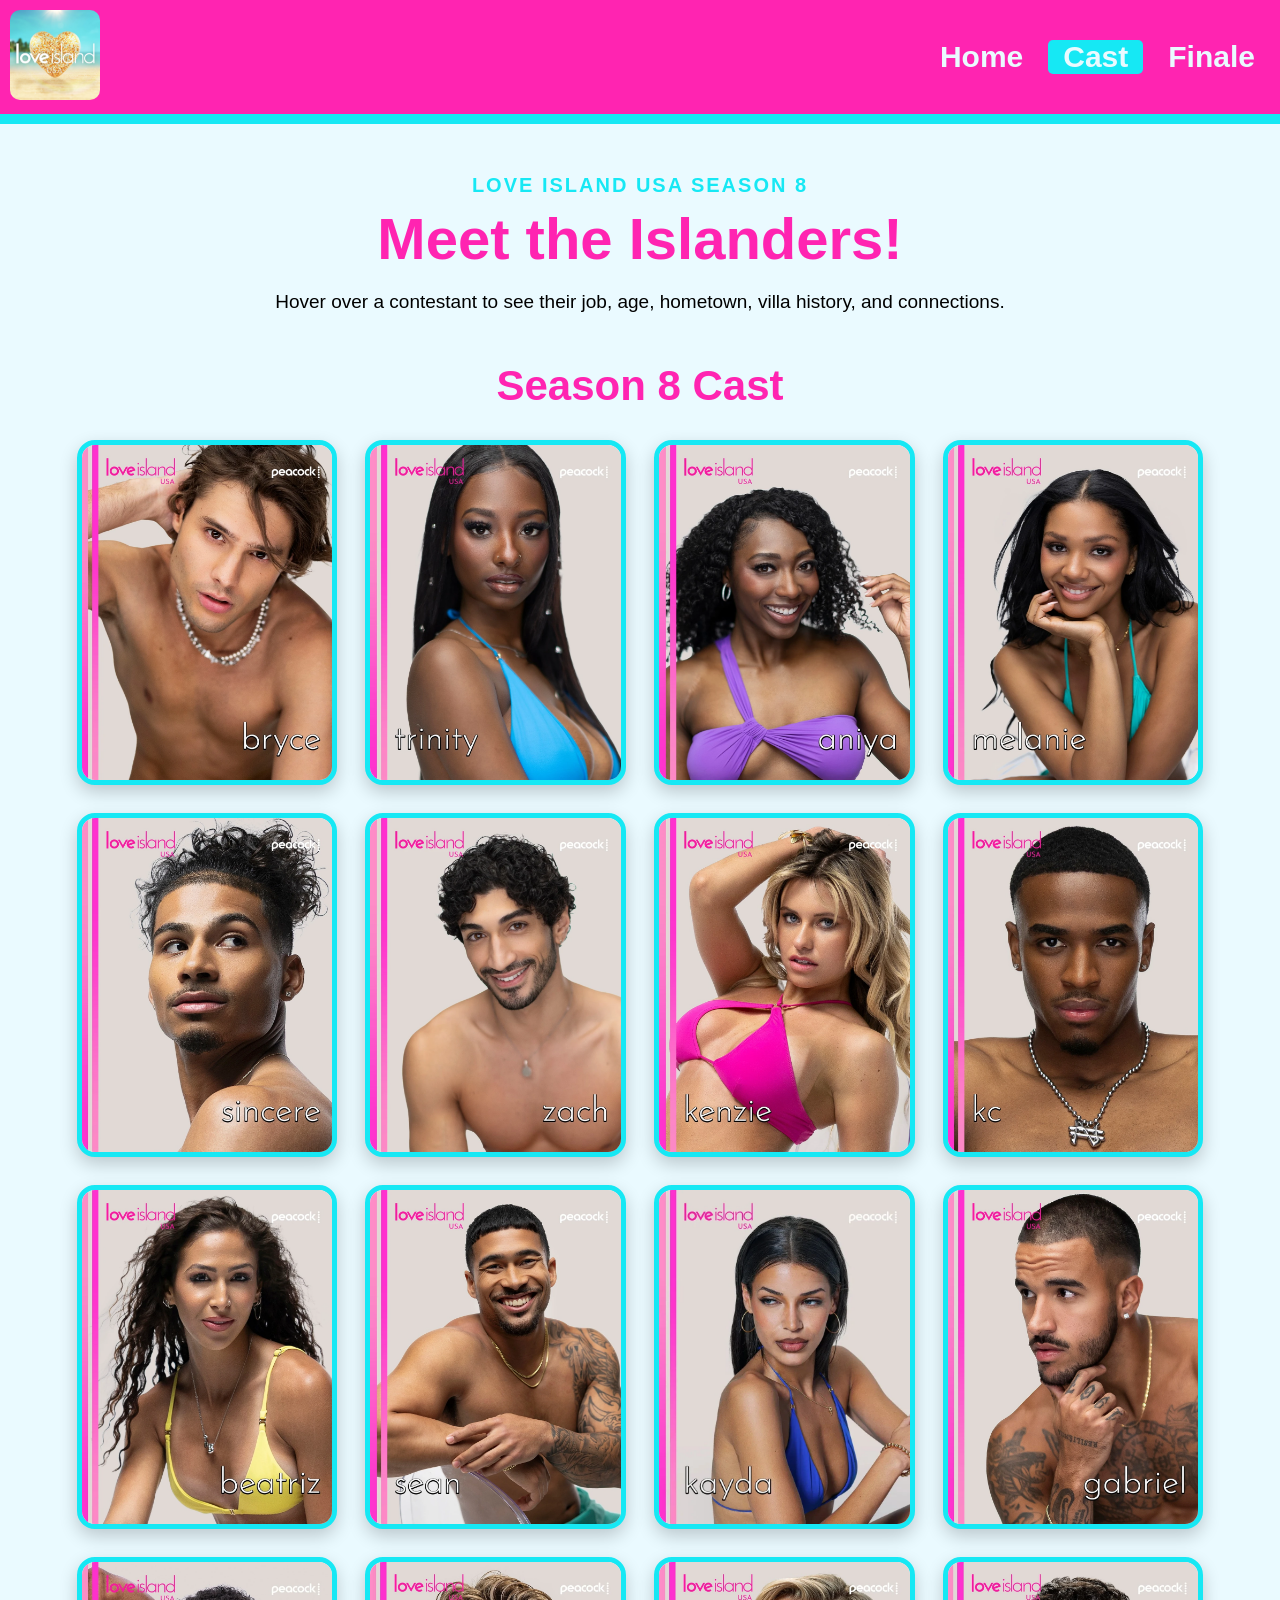
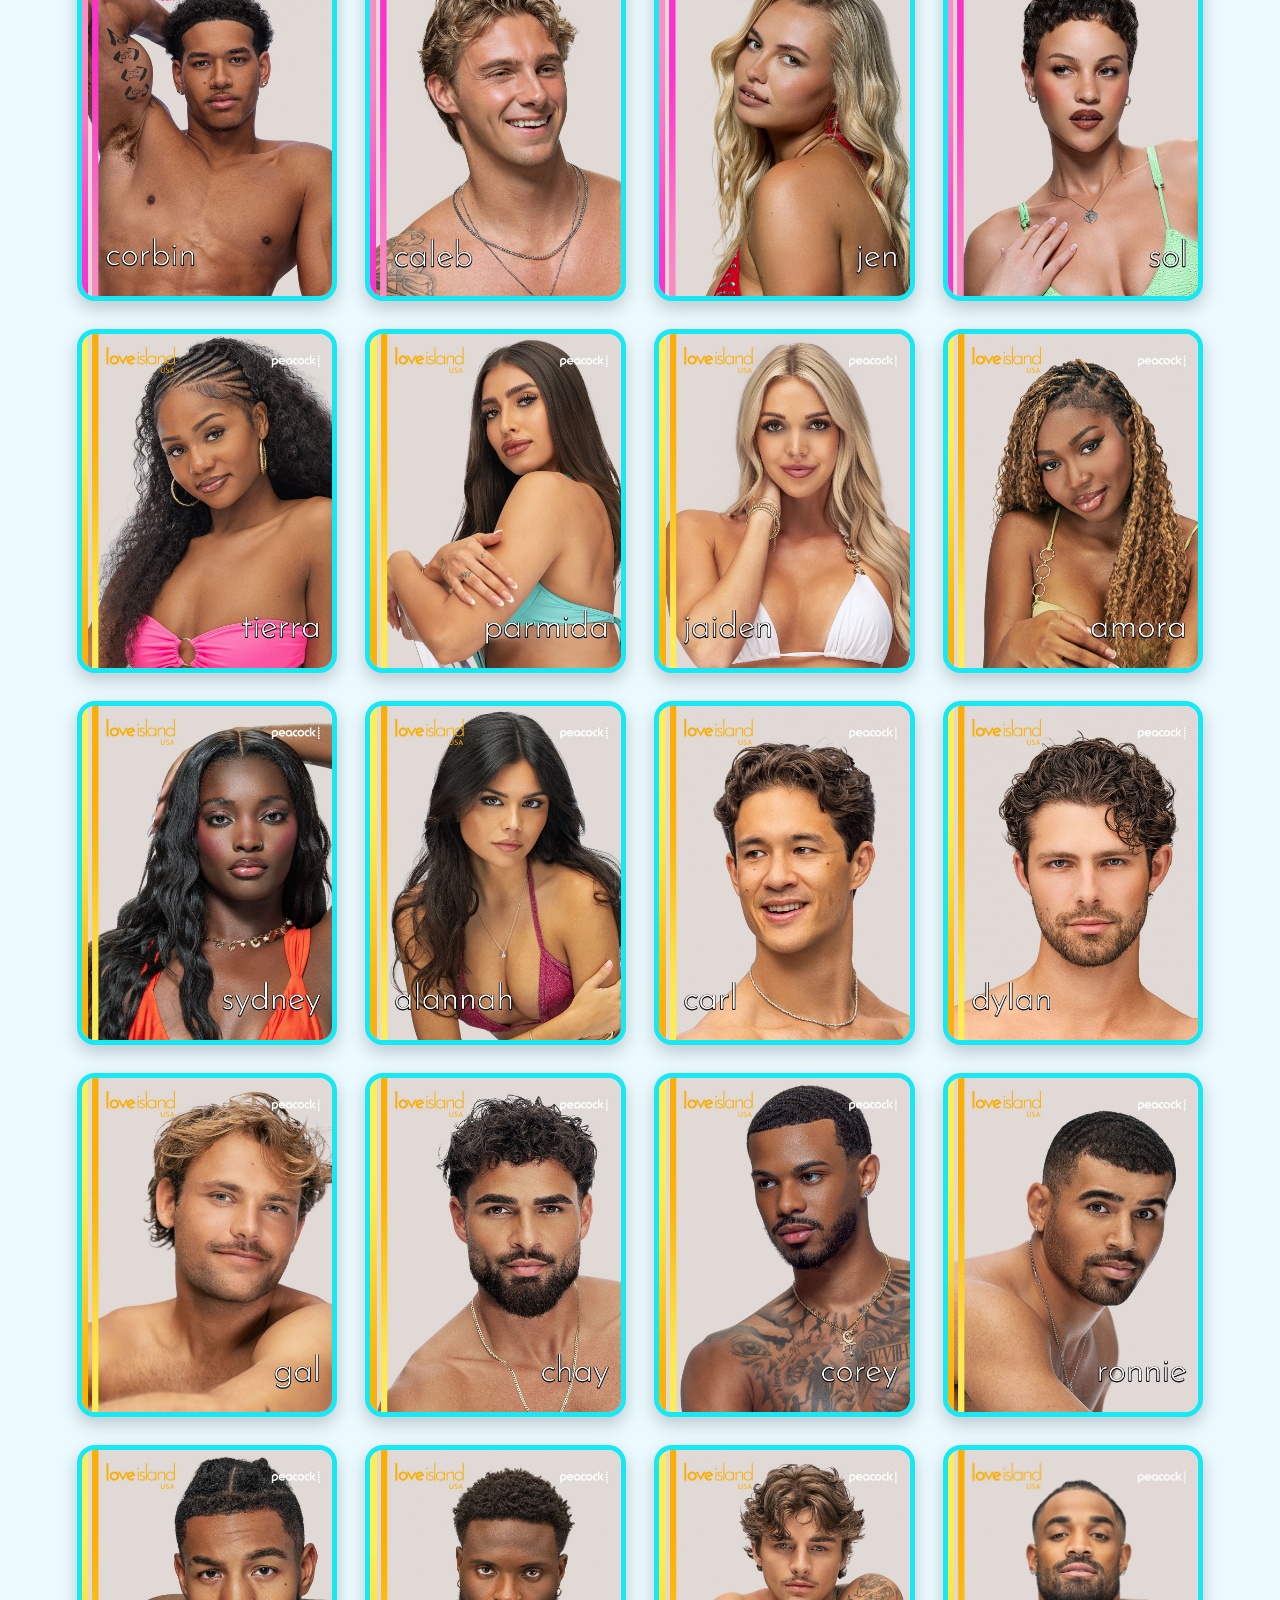
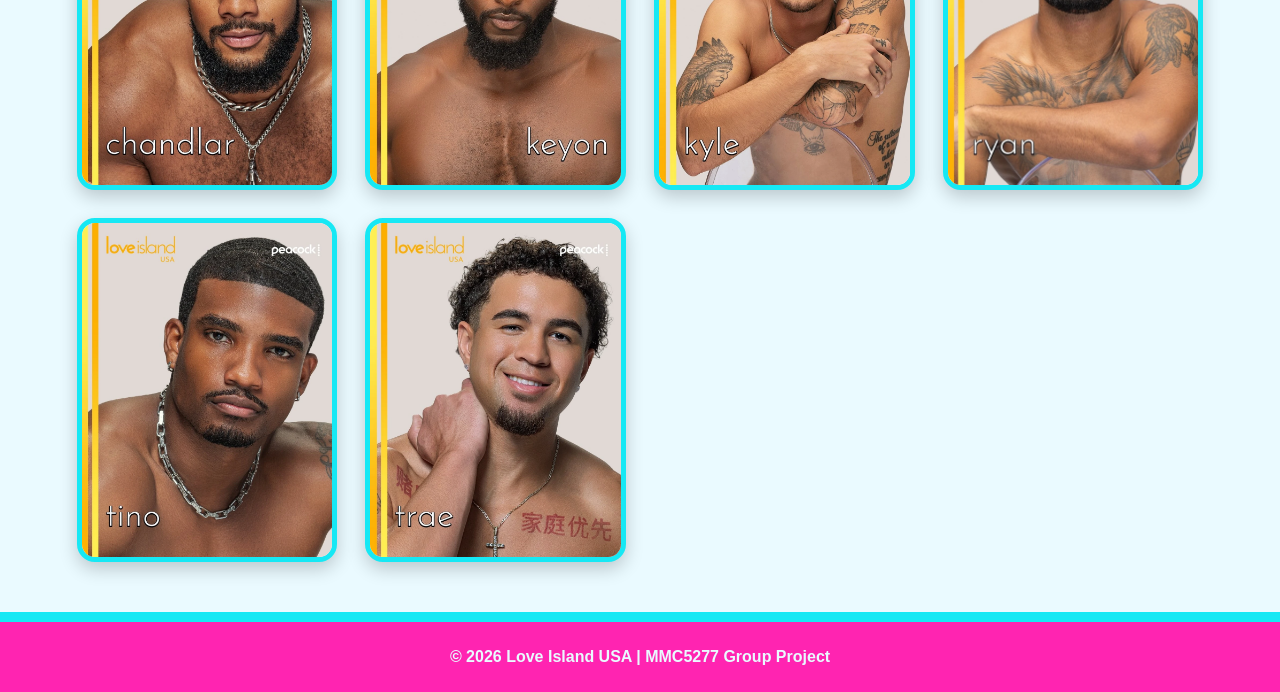
==== cast.html @ 406219e7 "created cast page" ====
<!DOCTYPE html>
<html lang="en">
<head>
    <meta charset="UTF-8">
    <meta name="viewport" content="width=device-width, initial-scale=1.0">
    <title>Love Island USA Season 8 | Cast</title>
    <link rel="stylesheet" href="style.css">
</head>

<body>
    <header class="header">
        <a href="index.html">
            <img
                src="images/appLogoLoveIsland.avif"
                alt="Love Island USA logo"
                class="header__logo"
            >
        </a>

        <nav class="header__nav" aria-label="Main navigation">
            <a href="index.html" class="header__link">Home</a>
            <a href="cast.html" class="header__link header__link--active">Cast</a>
            <a href="finale.html" class="header__link">Finale</a>
        </nav>
    </header>

    <main class="cast-page">
        <section class="cast-page__intro">
            <p class="cast-page__eyebrow">Love Island USA Season 8</p>
            <h1 class="cast-page__heading">Meet the Islanders!</h1>
            <p class="cast-page__intro-text">
                Hover over a contestant to see their job, age, hometown,
                villa history, and connections.
            </p>
        </section>

        <section class="cast-page__contestants">
            <h2 class="cast-page__section-heading">Season 8 Cast</h2>

            <div class="cast-page__grid">
                <article class="cast-card">
                    <img
                        src="images/USA_S8_Bryce_Dettloff.webp"
                        alt="Bryce Dettloff"
                        class="cast-card__image"
                        loading="lazy"
                    >

                    <div class="cast-card__overlay">
                        <h3 class="cast-card__overlay-name">Bryce Dettloff</h3>
                        <p><strong>Job:</strong> DJ, producer, and model</p>
                        <p><strong>Age:</strong> 29</p>
                        <p><strong>Hometown:</strong> Los Angeles, California</p>
                        <p><strong>Entered:</strong> Day 1</p>
                        <p><strong>Connections:</strong> Trinity</p>
                        <p class="cast-card__result"><strong>Place:</strong> Winner</p>
                    </div>
                </article>

                <article class="cast-card">
                    <img
                        src="images/USA_S8_Trinity_Tatum.webp"
                        alt="Trinity Tatum"
                        class="cast-card__image"
                        loading="lazy"
                    >

                    <div class="cast-card__overlay">
                        <h3 class="cast-card__overlay-name">Trinity Tatum</h3>
                        <p><strong>Job:</strong> Model and makeup artist</p>
                        <p><strong>Age:</strong> 22</p>
                        <p><strong>Hometown:</strong> Newport News, Virginia</p>
                        <p><strong>Entered:</strong> Day 1</p>
                        <p><strong>Connections:</strong> Bryce</p>
                        <p class="cast-card__result"><strong>Place:</strong> Winner</p>
                    </div>
                </article>

                <article class="cast-card">
                    <img
                        src="images/USA_S8_Aniya_Harvey.webp"
                        alt="Aniya Harvey"
                        class="cast-card__image"
                        loading="lazy"
                    >

                    <div class="cast-card__overlay">
                        <h3 class="cast-card__overlay-name">Aniya Harvey</h3>
                        <p><strong>Job:</strong> Nonprofit marketing director</p>
                        <p><strong>Age:</strong> 23</p>
                        <p><strong>Hometown:</strong> Tyrone, Georgia</p>
                        <p><strong>Entered:</strong> Day 1</p>
                        <p><strong>Connections:</strong> KC, Carl</p>
                        <p class="cast-card__result"><strong>Place:</strong> Runner-up</p>
                    </div>
                </article>

                <article class="cast-card">
                    <img
                        src="images/USA_S8_Melanie_Moreno.webp"
                        alt="Melanie Moreno"
                        class="cast-card__image"
                        loading="lazy"
                    >

                    <div class="cast-card__overlay">
                        <h3 class="cast-card__overlay-name">Melanie Moreno</h3>
                        <p><strong>Job:</strong> Bikini store manager</p>
                        <p><strong>Age:</strong> 24</p>
                        <p><strong>Hometown:</strong> Philadelphia, Pennsylvania</p>
                        <p><strong>Entered:</strong> Day 1</p>
                        <p><strong>Connections:</strong> Sincere, Corbin, Corey</p>
                        <p class="cast-card__result"><strong>Place:</strong> Third place</p>
                    </div>
                </article>

                <article class="cast-card">
                    <img
                        src="images/USA_S8_Sincere_Rhea.webp"
                        alt="Sincere Rhea"
                        class="cast-card__image"
                        loading="lazy"
                    >

                    <div class="cast-card__overlay">
                        <h3 class="cast-card__overlay-name">Sincere Rhea</h3>
                        <p><strong>Job:</strong> Former college track-and-field athlete</p>
                        <p><strong>Age:</strong> 25</p>
                        <p><strong>Hometown:</strong> Cape May, New Jersey</p>
                        <p><strong>Entered:</strong> Day 1</p>
                        <p><strong>Connections:</strong> Melanie, Sol, Amora</p>
                        <p class="cast-card__result"><strong>Place:</strong> Third place</p>
                    </div>
                </article>

                <article class="cast-card">
                    <img
                        src="images/USA_S8_Zach_Georgiou.webp"
                        alt="Zach Georgiou"
                        class="cast-card__image"
                        loading="lazy"
                    >

                    <div class="cast-card__overlay">
                        <h3 class="cast-card__overlay-name">Zach Georgiou</h3>
                        <p><strong>Job:</strong> Content creator</p>
                        <p><strong>Age:</strong> 26</p>
                        <p><strong>Hometown:</strong> Birmingham, England</p>
                        <p><strong>Entered:</strong> Day 1</p>
                        <p><strong>Connections:</strong> Kenzie, Kayda</p>
                        <p class="cast-card__result"><strong>Place:</strong> Fourth place</p>
                    </div>
                </article>

                <article class="cast-card">
                    <img
                        src="images/USA_S8_Kenzie_Annis.webp"
                        alt="Kenzie Annis"
                        class="cast-card__image"
                        loading="lazy"
                    >

                    <div class="cast-card__overlay">
                        <h3 class="cast-card__overlay-name">Kenzie Annis</h3>
                        <p><strong>Job:</strong> Nurse and nanny</p>
                        <p><strong>Age:</strong> 24</p>
                        <p><strong>Hometown:</strong> Kennesaw, Georgia</p>
                        <p><strong>Entered:</strong> Day 1</p>
                        <p><strong>Connections:</strong> Zach, Sean, Corbin, Caleb, Gal, Dylan</p>
                        <p class="cast-card__result"><strong>Eliminated:</strong> Day 30</p>
                    </div>
                </article>

                <article class="cast-card">
                    <img
                        src="images/USA_S8_KC_Chandler.webp"
                        alt="KC Chandler"
                        class="cast-card__image"
                        loading="lazy"
                    >

                    <div class="cast-card__overlay">
                        <h3 class="cast-card__overlay-name">KC Chandler</h3>
                        <p><strong>Job:</strong> Nursing assistant</p>
                        <p><strong>Age:</strong> 23</p>
                        <p><strong>Hometown:</strong> Fresno, California</p>
                        <p><strong>Entered:</strong> Day 1</p>
                        <p><strong>Connections:</strong> Aniya, Sydney, Tierra</p>
                        <p class="cast-card__result"><strong>Eliminated:</strong> Day 30</p>
                    </div>
                </article>

                <article class="cast-card">
                    <img
                        src="images/USA_S8_Beatriz_Hatz.webp"
                        alt="Beatriz Hatz"
                        class="cast-card__image"
                        loading="lazy"
                    >

                    <div class="cast-card__overlay">
                        <h3 class="cast-card__overlay-name">Beatriz Hatz</h3>
                        <p><strong>Job:</strong> Paralympic track-and-field athlete</p>
                        <p><strong>Age:</strong> 25</p>
                        <p><strong>Hometown:</strong> San Diego, California</p>
                        <p><strong>Entered:</strong> Day 1</p>
                        <p><strong>Connections:</strong> Sean, Gabriel</p>
                        <p class="cast-card__result"><strong>Eliminated:</strong> Day 10</p>
                    </div>
                </article>

                <article class="cast-card">
                    <img
                        src="images/USA_S8_Sean_Reifel.webp"
                        alt="Sean Reifel"
                        class="cast-card__image"
                        loading="lazy"
                    >

                    <div class="cast-card__overlay">
                        <h3 class="cast-card__overlay-name">Sean Reifel</h3>
                        <p><strong>Job:</strong> Police officer</p>
                        <p><strong>Age:</strong> 29</p>
                        <p><strong>Hometown:</strong> Easton, Pennsylvania</p>
                        <p><strong>Entered:</strong> Day 1</p>
                        <p><strong>Connections:</strong> Beatriz, Aniya, Kenzie</p>
                        <p class="cast-card__result"><strong>Eliminated:</strong> Day 6</p>
                    </div>
                </article>

                <article class="cast-card">
                    <img
                        src="images/USA_S8_Kayda_Bosse.webp"
                        alt="Kayda Bosse"
                        class="cast-card__image"
                        loading="lazy"
                    >

                    <div class="cast-card__overlay">
                        <h3 class="cast-card__overlay-name">Kayda Bosse</h3>
                        <p><strong>Job:</strong> Server and former model</p>
                        <p><strong>Age:</strong> 22</p>
                        <p><strong>Hometown:</strong> Manchester, New Hampshire</p>
                        <p><strong>Entered:</strong> Day 2</p>
                        <p><strong>Connections:</strong> Zach, Chay</p>
                        <p class="cast-card__result"><strong>Place:</strong> Fourth place</p>
                    </div>
                </article>

                <article class="cast-card">
                    <img
                        src="images/USA_S8_Gabriel_Vasconcelos.webp"
                        alt="Gabriel Vasconcelos"
                        class="cast-card__image"
                        loading="lazy"
                    >

                    <div class="cast-card__overlay">
                        <h3 class="cast-card__overlay-name">Gabriel Vasconcelos</h3>
                        <p><strong>Job:</strong> Model, DJ, and computer science student</p>
                        <p><strong>Age:</strong> 26</p>
                        <p><strong>Hometown:</strong> Miami, Florida</p>
                        <p><strong>Entered:</strong> Day 2</p>
                        <p><strong>Connections:</strong> Trinity, Beatriz, Jen</p>
                        <p class="cast-card__result"><strong>Eliminated:</strong> Day 14</p>
                    </div>
                </article>

                <article class="cast-card">
                    <img
                        src="images/USA_S8_Corbin_Mims.webp"
                        alt="Corbin Mims"
                        class="cast-card__image"
                        loading="lazy"
                    >

                    <div class="cast-card__overlay">
                        <h3 class="cast-card__overlay-name">Corbin Mims</h3>
                        <p><strong>Job:</strong> Travel company co-founder and fitness creator</p>
                        <p><strong>Age:</strong> 22</p>
                        <p><strong>Hometown:</strong> Miami, Florida</p>
                        <p><strong>Entered:</strong> Day 5</p>
                        <p><strong>Connections:</strong> Kenzie, Melanie, Jaiden, Parmida</p>
                        <p class="cast-card__result"><strong>Eliminated:</strong> Day 26</p>
                    </div>
                </article>

                <article class="cast-card">
                    <img
                        src="images/USA_S8_Caleb_McDaniel.webp"
                        alt="Caleb McDaniel"
                        class="cast-card__image"
                        loading="lazy"
                    >

                    <div class="cast-card__overlay">
                        <h3 class="cast-card__overlay-name">Caleb McDaniel</h3>
                        <p><strong>Job:</strong> Model</p>
                        <p><strong>Age:</strong> 21</p>
                        <p><strong>Hometown:</strong> Asheboro, North Carolina</p>
                        <p><strong>Entered:</strong> Day 7</p>
                        <p><strong>Connections:</strong> Kenzie, Sol, Parmida, Jaiden</p>
                        <p class="cast-card__result"><strong>Eliminated:</strong> Day 25</p>
                    </div>
                </article>

                <article class="cast-card">
                    <img
                        src="images/USA_S8_Jen_Terry.webp"
                        alt="Jen Terry"
                        class="cast-card__image"
                        loading="lazy"
                    >

                    <div class="cast-card__overlay">
                        <h3 class="cast-card__overlay-name">Jen Terry</h3>
                        <p><strong>Job:</strong> Model</p>
                        <p><strong>Age:</strong> 23</p>
                        <p><strong>Hometown:</strong> Melbourne, Florida</p>
                        <p><strong>Entered:</strong> Day 7</p>
                        <p><strong>Connections:</strong> Gabriel, Gal</p>
                        <p class="cast-card__result"><strong>Eliminated:</strong> Day 25</p>
                    </div>
                </article>

                <article class="cast-card">
                    <img
                        src="images/USA_S8_Sol_Dean.webp"
                        alt="Sol Dean"
                        class="cast-card__image"
                        loading="lazy"
                    >

                    <div class="cast-card__overlay">
                        <h3 class="cast-card__overlay-name">Sol Dean</h3>
                        <p><strong>Job:</strong> Model and waitress</p>
                        <p><strong>Age:</strong> 24</p>
                        <p><strong>Hometown:</strong> Orange County, California</p>
                        <p><strong>Entered:</strong> Day 7</p>
                        <p><strong>Connections:</strong> Sincere, Caleb</p>
                        <p class="cast-card__result"><strong>Eliminated:</strong> Day 14</p>
                    </div>
                </article>

                <article class="cast-card">
                    <img
                        src="images/USA_S8_Tierra_Davis.webp"
                        alt="Tierra “Titi” Davis"
                        class="cast-card__image"
                        loading="lazy"
                    >

                    <div class="cast-card__overlay">
                        <h3 class="cast-card__overlay-name">Tierra “Titi” Davis</h3>
                        <p><strong>Job:</strong> Nanny and model</p>
                        <p><strong>Age:</strong> 25</p>
                        <p><strong>Hometown:</strong> Inglewood, California</p>
                        <p><strong>Entered:</strong> Day 16</p>
                        <p><strong>Connections:</strong> KC</p>
                        <p class="cast-card__result"><strong>Eliminated:</strong> Day 30</p>
                    </div>
                </article>

                <article class="cast-card">
                    <img
                        src="images/USA_S8_Parmida_Keshani.webp"
                        alt="Parmida Keshani"
                        class="cast-card__image"
                        loading="lazy"
                    >

                    <div class="cast-card__overlay">
                        <h3 class="cast-card__overlay-name">Parmida Keshani</h3>
                        <p><strong>Job:</strong> Personal trainer</p>
                        <p><strong>Age:</strong> 27</p>
                        <p><strong>Hometown:</strong> San Antonio, Texas</p>
                        <p><strong>Entered:</strong> Day 16</p>
                        <p><strong>Connections:</strong> Caleb, Corbin</p>
                        <p class="cast-card__result"><strong>Eliminated:</strong> Day 26</p>
                    </div>
                </article>

                <article class="cast-card">
                    <img
                        src="images/USA_S8_Jaiden_Bacciocco.webp"
                        alt="Jaiden Bacciocco"
                        class="cast-card__image"
                        loading="lazy"
                    >

                    <div class="cast-card__overlay">
                        <h3 class="cast-card__overlay-name">Jaiden Bacciocco</h3>
                        <p><strong>Job:</strong> Business graduate and influencer</p>
                        <p><strong>Age:</strong> 22</p>
                        <p><strong>Hometown:</strong> Newbury Park, California</p>
                        <p><strong>Entered:</strong> Day 16</p>
                        <p><strong>Connections:</strong> Corbin, Caleb</p>
                        <p class="cast-card__result"><strong>Eliminated:</strong> Day 25</p>
                    </div>
                </article>

                <article class="cast-card">
                    <img
                        src="images/USA_S8_Amora_Robinson.webp"
                        alt="Amora Robinson"
                        class="cast-card__image"
                        loading="lazy"
                    >

                    <div class="cast-card__overlay">
                        <h3 class="cast-card__overlay-name">Amora Robinson</h3>
                        <p><strong>Job:</strong> Model and fashion student</p>
                        <p><strong>Age:</strong> 21</p>
                        <p><strong>Hometown:</strong> Atlanta, Georgia</p>
                        <p><strong>Entered:</strong> Day 16; returned Day 21</p>
                        <p><strong>Connections:</strong> Sincere, Gal</p>
                        <p class="cast-card__result"><strong>Eliminated:</strong> Day 25</p>
                    </div>
                </article>

                <article class="cast-card">
                    <img
                        src="images/USA_S8_Sydney_Eugene.webp"
                        alt="Sydney Eugene"
                        class="cast-card__image"
                        loading="lazy"
                    >

                    <div class="cast-card__overlay">
                        <h3 class="cast-card__overlay-name">Sydney Eugene</h3>
                        <p><strong>Job:</strong> Medical assistant in cardiology</p>
                        <p><strong>Age:</strong> 25</p>
                        <p><strong>Hometown:</strong> Naples, Florida</p>
                        <p><strong>Entered:</strong> Day 16</p>
                        <p><strong>Connections:</strong> KC</p>
                        <p class="cast-card__result"><strong>Eliminated:</strong> Day 20</p>
                    </div>
                </article>

                <article class="cast-card">
                    <img
                        src="images/USA_S8_Alannah_Keyser.webp"
                        alt="Alannah Keyser"
                        class="cast-card__image"
                        loading="lazy"
                    >

                    <div class="cast-card__overlay">
                        <h3 class="cast-card__overlay-name">Alannah Keyser</h3>
                        <p><strong>Job:</strong> Student</p>
                        <p><strong>Age:</strong> 21</p>
                        <p><strong>Hometown:</strong> Miami, Florida</p>
                        <p><strong>Entered:</strong> Day 16</p>
                        <p><strong>Connections:</strong> Zach</p>
                        <p class="cast-card__result"><strong>Left:</strong> Day 19</p>
                    </div>
                </article>

                <article class="cast-card">
                    <img
                        src="images/USA_S8_Carl_Schmidt.webp"
                        alt="Carl Schmidt"
                        class="cast-card__image"
                        loading="lazy"
                    >

                    <div class="cast-card__overlay">
                        <h3 class="cast-card__overlay-name">Carl Schmidt</h3>
                        <p><strong>Job:</strong> Personal trainer and therapist aide</p>
                        <p><strong>Age:</strong> 28</p>
                        <p><strong>Hometown:</strong> Denver, Colorado</p>
                        <p><strong>Entered:</strong> Day 17; returned Day 21</p>
                        <p><strong>Connections:</strong> Aniya</p>
                        <p class="cast-card__result"><strong>Place:</strong> Runner-up</p>
                    </div>
                </article>

                <article class="cast-card">
                    <img
                        src="images/USA_S8_Dylan_Wrona.webp"
                        alt="Dylan Wrona"
                        class="cast-card__image"
                        loading="lazy"
                    >

                    <div class="cast-card__overlay">
                        <h3 class="cast-card__overlay-name">Dylan Wrona</h3>
                        <p><strong>Job:</strong> Model</p>
                        <p><strong>Age:</strong> 24</p>
                        <p><strong>Hometown:</strong> Los Angeles, California</p>
                        <p><strong>Entered:</strong> Day 17</p>
                        <p><strong>Connections:</strong> Kenzie</p>
                        <p class="cast-card__result"><strong>Eliminated:</strong> Day 30</p>
                    </div>
                </article>

                <article class="cast-card">
                    <img
                        src="images/USA_S8_Gal_Tshnieder.webp"
                        alt="Gal Tshnieder"
                        class="cast-card__image"
                        loading="lazy"
                    >

                    <div class="cast-card__overlay">
                        <h3 class="cast-card__overlay-name">Gal Tshnieder</h3>
                        <p><strong>Job:</strong> Surf shop co-founder</p>
                        <p><strong>Age:</strong> 29</p>
                        <p><strong>Hometown:</strong> Los Angeles, California</p>
                        <p><strong>Entered:</strong> Day 17</p>
                        <p><strong>Connections:</strong> Jen, Kenzie, Amora</p>
                        <p class="cast-card__result"><strong>Eliminated:</strong> Day 25</p>
                    </div>
                </article>

                <article class="cast-card">
                    <img
                        src="images/USA_S8_Chay_Nehra.webp"
                        alt="Chay Nehra"
                        class="cast-card__image"
                        loading="lazy"
                    >

                    <div class="cast-card__overlay">
                        <h3 class="cast-card__overlay-name">Chay Nehra</h3>
                        <p><strong>Job:</strong> Chiropractor</p>
                        <p><strong>Age:</strong> 27</p>
                        <p><strong>Hometown:</strong> San Diego, California</p>
                        <p><strong>Entered:</strong> Day 17</p>
                        <p><strong>Connections:</strong> Kayda</p>
                        <p class="cast-card__result"><strong>Eliminated:</strong> Day 20</p>
                    </div>
                </article>

                <article class="cast-card">
                    <img
                        src="images/USA_S8_Corey_Sawyer_Jr.webp"
                        alt="Corey Sawyer Jr."
                        class="cast-card__image"
                        loading="lazy"
                    >

                    <div class="cast-card__overlay">
                        <h3 class="cast-card__overlay-name">Corey Sawyer Jr.</h3>
                        <p><strong>Job:</strong> Former college basketball player</p>
                        <p><strong>Age:</strong> 24</p>
                        <p><strong>Hometown:</strong> Longwood, Florida</p>
                        <p><strong>Entered:</strong> Day 17</p>
                        <p><strong>Connections:</strong> Melanie, Trinity</p>
                        <p class="cast-card__result"><strong>Eliminated:</strong> Day 20</p>
                    </div>
                </article>

                <article class="cast-card">
                    <img
                        src="images/USA_S8_Ronnie_Gunter.webp"
                        alt="Ronnie Gunter"
                        class="cast-card__image"
                        loading="lazy"
                    >

                    <div class="cast-card__overlay">
                        <h3 class="cast-card__overlay-name">Ronnie Gunter</h3>
                        <p><strong>Job:</strong> Program director</p>
                        <p><strong>Age:</strong> 25</p>
                        <p><strong>Hometown:</strong> New York City, New York</p>
                        <p><strong>Entered:</strong> Day 17</p>
                        <p><strong>Connections:</strong> Melanie, Jen</p>
                        <p class="cast-card__result"><strong>Eliminated:</strong> Day 20</p>
                    </div>
                </article>

                <article class="cast-card">
                    <img
                        src="images/USA_S8_Chandlar_Wilson.webp"
                        alt="Chandlar Wilson"
                        class="cast-card__image"
                        loading="lazy"
                    >

                    <div class="cast-card__overlay">
                        <h3 class="cast-card__overlay-name">Chandlar Wilson</h3>
                        <p><strong>Job:</strong> Fitness content creator</p>
                        <p><strong>Age:</strong> 26</p>
                        <p><strong>Hometown:</strong> Oklahoma City, Oklahoma</p>
                        <p><strong>Entered:</strong> Day 17</p>
                        <p><strong>Connections:</strong> None</p>
                        <p class="cast-card__result"><strong>Eliminated:</strong> Day 17</p>
                    </div>
                </article>

                <article class="cast-card">
                    <img
                        src="images/USA_S8_Keyon_Harry.webp"
                        alt="Keyon Harry"
                        class="cast-card__image"
                        loading="lazy"
                    >

                    <div class="cast-card__overlay">
                        <h3 class="cast-card__overlay-name">Keyon Harry</h3>
                        <p><strong>Job:</strong> Bodybuilder, model, and photographer</p>
                        <p><strong>Age:</strong> 24</p>
                        <p><strong>Hometown:</strong> North Babylon, New York</p>
                        <p><strong>Entered:</strong> Day 17</p>
                        <p><strong>Connections:</strong> None</p>
                        <p class="cast-card__result"><strong>Eliminated:</strong> Day 17</p>
                    </div>
                </article>

                <article class="cast-card">
                    <img
                        src="images/USA_S8_Kyle_Greene.webp"
                        alt="Kyle Greene"
                        class="cast-card__image"
                        loading="lazy"
                    >

                    <div class="cast-card__overlay">
                        <h3 class="cast-card__overlay-name">Kyle Greene</h3>
                        <p><strong>Job:</strong> Influencer</p>
                        <p><strong>Age:</strong> 26</p>
                        <p><strong>Hometown:</strong> Tampa, Florida</p>
                        <p><strong>Entered:</strong> Day 17</p>
                        <p><strong>Connections:</strong> None</p>
                        <p class="cast-card__result"><strong>Eliminated:</strong> Day 17</p>
                    </div>
                </article>

                <article class="cast-card">
                    <img
                        src="images/USA_S8_Ryan_Hulscher.webp"
                        alt="Ryan Ten Hulscher"
                        class="cast-card__image"
                        loading="lazy"
                    >

                    <div class="cast-card__overlay">
                        <h3 class="cast-card__overlay-name">Ryan Ten Hulscher</h3>
                        <p><strong>Job:</strong> Former college football player</p>
                        <p><strong>Age:</strong> 27</p>
                        <p><strong>Hometown:</strong> Silver City, New Mexico</p>
                        <p><strong>Entered:</strong> Day 17</p>
                        <p><strong>Connections:</strong> None</p>
                        <p class="cast-card__result"><strong>Eliminated:</strong> Day 17</p>
                    </div>
                </article>

                <article class="cast-card">
                    <img
                        src="images/USA_S8_Tino_Ellis.webp"
                        alt="Tino Ellis"
                        class="cast-card__image"
                        loading="lazy"
                    >

                    <div class="cast-card__overlay">
                        <h3 class="cast-card__overlay-name">Tino Ellis</h3>
                        <p><strong>Job:</strong> Model and former NFL player</p>
                        <p><strong>Age:</strong> 28</p>
                        <p><strong>Hometown:</strong> Queens, New York</p>
                        <p><strong>Entered:</strong> Day 17</p>
                        <p><strong>Connections:</strong> None</p>
                        <p class="cast-card__result"><strong>Eliminated:</strong> Day 17</p>
                    </div>
                </article>

                <article class="cast-card">
                    <img
                        src="images/USA_S8_Trae_Taylor.webp"
                        alt="Trae Taylor"
                        class="cast-card__image"
                        loading="lazy"
                    >

                    <div class="cast-card__overlay">
                        <h3 class="cast-card__overlay-name">Trae Taylor</h3>
                        <p><strong>Job:</strong> Former college basketball player</p>
                        <p><strong>Age:</strong> 23</p>
                        <p><strong>Hometown:</strong> Missoula, Montana</p>
                        <p><strong>Entered:</strong> Day 17</p>
                        <p><strong>Connections:</strong> None</p>
                        <p class="cast-card__result"><strong>Eliminated:</strong> Day 17</p>
                    </div>
                </article>
            </div>
        </section>
    </main>

    <footer class="footer">
        <p>&copy; 2026 Love Island USA | MMC5277 Group Project</p>
    </footer>
</body>
</html>
---- style.css ----
:root {
    --primary: #ff24b1;
    --secondary:#16e8f4;
    --offWhite: rgb(234, 250, 255);
    --lightPrimary: #fff0fa;
    --lightSecondary: #d8f8ff;
}

body {
    font-family: Helvetica, Arial, Verdana, sans-serif;
    min-height: 100vh;
    color: black;
    margin: 0px;
    padding: 0px;
    display: flex;
    flex-direction: column;
    background-color: var(--offWhite);
}

.header {
    background-color: var(--primary);
    display: flex;
    justify-content: space-between;
    padding: 10px;
    border-bottom: 10px solid var(--secondary);
}

a {
    cursor: pointer;
}

.header__nav {
    display: flex;
    align-items: center;
    gap: 10px;
    font-size: 30px;
}

.header__logo {
    width: 90px;
    border-radius: 10px;
}

a.header__link {
    text-decoration: none;
    color: var(--offWhite);
    cursor: pointer;
    padding: 0px 15px;
    font-weight: bold;
}

a.header__link:hover {
  background-color: var(--secondary);
  transform: translateY(-2px);
  border-radius: 5px;
}

.main {
    display: flex;
    flex-direction: column;
    justify-content: center;
    align-items: center;
}

.hero {
    width: 100%;
    overflow: hidden;
}

.hero__img {
    width: 100%;
    height: 100%;
    object-fit: cover;
}

.content__heading {
    color: var(--primary);;
    margin: 0px;
    padding: 0px;
    font-size: clamp(25px, 2.7vw,60px);
    text-decoration: underline;
}

.content__heading--blue {
    color: var(--secondary);
}

.content__heart {
    width: 40px;
    margin-bottom: 10px;
}

.content {
    display: flex;
    flex-direction: row;
    gap: 100px;
    width: auto;
    padding: 20px;
    align-items: center;
    margin: 60px 0px;
}

.content__img {
    width: 40%;
    height: auto;
    border-radius: 10px;
    margin-left: 40px;
}

.content__container{
    display: flex;
    flex-direction: column;
    gap: 100px;
    align-items: center;
}

.content__section {
    display: flex;
    flex-direction: column;
    background-color: var(--lightPrimary);
    padding: 20px;
    border-radius: 20px;
    border: 8px double var(--primary);;
    width: 80%;
}

.content__paragraph {
    width: 85%;
    font-size: 20px;
    font-weight: 300;
    font-size: clamp(15px, 1.6vw,40px);
}

.content__section--two {
    min-height: 200px;
    background-color: var(--lightSecondary);;
    border: 8px double var(--secondary);
}

.content__group {
    display: flex;
    flex-direction: row;
    align-items: start;
    gap: 15px;
    margin-top: 5px;
    align-items: center;
}

.content__label {
    color: var(--secondary);
    margin: 0px;
    padding: 0px;
    font-weight: bold;
    margin-bottom: 10px;
    font-size: clamp(15px, 2vw,50px);
    width: clamp(90px, 10vw, 200px);
}

.content__text {
    color: black;
    margin-bottom: 10px;
    font-size: 20px;
    font-weight: 300;
    margin-top: 5px;
    font-size: clamp(12px, 1.5vw,30px);
}

.cast {
    display: flex;
    flex-direction: column;
    align-items: center;
}

.cast__heading {
    color: var(--primary);;
    margin: 0px;
    padding: 0px;
    text-decoration: underline;
    font-size: clamp(30px, 2.7vw,60px);
}

.cast__image {
    border-radius: 10px;
    margin: 30px 0px;
    width: 100%;
}

.cast__button:hover {
    background-color: var(--secondary);
    color: var(--primary);;
    border: 9px double var(--primary);;
}

.cast__button {
    background-color: var(--primary);;
    color: var(--secondary);
    border: 9px double var(--secondary);
    border-radius: 5px;
    width: auto;
    font-size: 27px;
    padding: 25px 65px;
    cursor: pointer;
    margin-bottom: 60px;
    font-weight: bold;
}

.footer {
    background-color: var(--primary);;
    color: rgb(234, 250, 255);
    text-align: center;
    padding: 10px;
    font-weight: bold;
    border-top: 10px solid var(--secondary);
}

@media screen and (max-width: 850px) {

    .header__logo {
        width: 50px; 
    }
    .header__nav {
        font-size: 22px;
    }
    .hero {
        height: 100%;
    }  
    .content {
        flex-direction: column;
        margin: 25px 0;
        gap: 45px;
    }
    .content__container {
        gap: 45px;
    }
    .content__img {
        margin-left: 0;
        width: 45%;
    }
    .content__section {
        width: 70%;
        gap: 10px;
    }
    .content__group {
        align-items: center;
    }
    .content__heading {
        font-size: 27px;
    }
    .content__paragraph {
        font-size: medium;
    }
    .content__text {
        font-size: medium;
        margin-top: 5px;
      
    }
    .content__label {
        font-size: large;
    }
    .cast__heading {
        font-size: 27px;
    }
    .cast__image {
        width: 90%;
    }
    .cast__button {
        border: 9px double var(--secondary);
        width: auto;
        font-size: 19px;
        padding: 15px 35px;
        margin-bottom: 60px;
    }

}

/* Finale Page */

.finale {
padding: 50px 7%;
}

.finale__intro {
max-width: 850px;
margin: 0 auto 45px;
text-align: center;
}

.finale__eyebrow {
color: var(--secondary);
font-size: 20px;
font-weight: bold;
letter-spacing: 2px;
margin-bottom: 8px;
text-transform: uppercase;
}

.finale__heading {
color: var(--primary);
font-size: 42px;
margin: 0 0 18px;
}

.finale__intro-text {
font-size: 19px;
line-height: 1.7;
margin: 0;
}

.finale__winner {
align-items: center;
background-color: rgb(234, 250, 255);
border: 10px double var(--secondary);
display: flex;
gap: 40px;
margin: 0 auto 60px;
max-width: 1100px;
padding: 30px;
}

.finale__winner-image-container {
flex: 1;
}

.finale__winner-image {
display: block;
height: 430px;
object-fit: contain;
object-position: center top;
width: 100%;
}

.finale__winner-content {
flex: 1;
}

.finale__winner-badge {
animation: finale-winner-pulse 2s ease-in-out infinite;
background-color: var(--secondary);
border-radius: 30px;
color: var(--primary);
display: inline-block;
font-size: 18px;
font-weight: bold;
margin-bottom: 15px;
padding: 10px 22px;
text-transform: uppercase;
}

.finale__placement {
color: var(--secondary);
font-size: 18px;
font-weight: bold;
margin: 0 0 8px;
text-transform: uppercase;
}

.finale__couple-name {
color: var(--primary);
font-size: 34px;
margin: 0 0 18px;
}

.finale__couple-text,
.finale__card-text {
font-size: 18px;
line-height: 1.6;
}

.finale__section-heading {
color: var(--primary);
font-size: 34px;
margin-bottom: 30px;
text-align: center;
}

.finale__cards {
display: flex;
flex-wrap: wrap;
gap: 30px;
justify-content: center;
}

.finale__card {
background-color: rgb(234, 250, 255);
border-bottom: 8px solid var(--secondary);
box-shadow: 0 6px 15px rgba(0, 0, 0, 0.18);
flex: 1 1 280px;
max-width: 350px;
transition: transform 0.3s ease, box-shadow 0.3s ease;
}

.finale__card:hover {
box-shadow: 0 12px 24px rgba(0, 0, 0, 0.25);
transform: translateY(-10px);
}

.finale__card-image {
display: block;
height: 280px;
object-fit: contain;
object-position: center top;
width: 100%;
}

.finale__card-content {
padding: 25px;
}

.finale__card-name {
color: var(--primary);
font-size: 25px;
margin: 0 0 15px;
}

@keyframes finale-winner-pulse {
0%,
100% {
box-shadow: 0 0 0 0 rgba(255, 215, 0, 0.5);
transform: scale(1);
}

50% {
box-shadow: 0 0 0 12px rgba(255, 215, 0, 0);
transform: scale(1.05);
}
}

@media screen and (max-width: 850px) {
.finale {
padding: 35px 5%;
}

.finale__heading {
font-size: 32px;
}

.finale__winner {
flex-direction: column;
gap: 25px;
padding: 20px;
}

.finale__winner-image-container,
.finale__winner-content {
width: 100%;
}

.finale__winner-image {
height: 330px;
}

.finale__couple-name {
font-size: 28px;
}

.finale__cards {
align-items: center;
flex-direction: column;
}

.finale__card {
max-width: 100%;
width: 100%;
}

.finale__card-image {
height: 320px;
}
}

/* Cast Page */

.header__link--active {
    background-color: var(--secondary);
    border-radius: 5px;
    color: var(--primary);
}

.cast-page {
    flex: 1;
    padding: 50px 6%;
}

.cast-page__intro {
    animation: cast-intro-entrance 0.8s ease-out;
    margin: 0 auto 45px;
    max-width: 850px;
    text-align: center;
}

.cast-page__eyebrow {
    color: var(--secondary);
    font-size: 20px;
    font-weight: bold;
    letter-spacing: 2px;
    margin: 0 0 8px;
    text-transform: uppercase;
}

.cast-page__heading {
    color: var(--primary);
    font-size: clamp(36px, 5vw, 58px);
    margin: 0 0 15px;
}

.cast-page__intro-text {
    font-size: 19px;
    line-height: 1.6;
    margin: 0;
}

.cast-page__section-heading {
    color: var(--primary);
    font-size: clamp(30px, 4vw, 42px);
    margin: 0 0 30px;
    text-align: center;
}

.cast-page__grid {
    display: grid;
    gap: 28px;
    grid-template-columns: repeat(auto-fit, minmax(240px, 1fr));
    margin: 0 auto;
    max-width: 1500px;
}

.cast-card {
    aspect-ratio: 3 / 4;
    background-color: var(--lightPrimary);
    border: 5px solid var(--secondary);
    border-radius: 18px;
    box-shadow: 0 7px 18px rgba(0, 0, 0, 0.2);
    overflow: hidden;
    position: relative;
    transition: box-shadow 0.3s ease, transform 0.3s ease;
}

.cast-card__image {
    display: block;
    height: 100%;
    object-fit: cover;
    object-position: center top;
    transition: filter 0.35s ease, transform 0.45s ease;
    width: 100%;
}

.cast-card__overlay {
    align-content: center;
    background: linear-gradient(
        145deg,
        rgba(255, 36, 177, 0.96),
        rgba(22, 232, 244, 0.96)
    );
    color: white;
    display: grid;
    inset: 0;
    opacity: 0;
    overflow-y: auto;
    padding: 24px;
    position: absolute;
    transform: translateY(100%);
    transition: opacity 0.35s ease, transform 0.35s ease;
}

.cast-card__overlay-name {
    border-bottom: 3px solid white;
    font-size: 27px;
    margin: 0 0 12px;
    padding-bottom: 8px;
}

.cast-card__overlay p {
    color: white;
    font-size: 16px;
    line-height: 1.35;
    margin: 4px 0;
}

.cast-card__overlay strong {
    color: white;
    font-weight: bold;
}

.cast-card__result {
    background-color: rgba(0, 0, 0, 0.25);
    border-radius: 20px;
    justify-self: start;
    margin-top: 12px !important;
    padding: 7px 12px;
}

@media (hover: hover) and (pointer: fine) {
    .cast-card:hover {
        box-shadow: 0 16px 30px rgba(0, 0, 0, 0.3);
        transform: translateY(-9px);
    }

    .cast-card:hover .cast-card__image {
        filter: brightness(0.4);
        transform: scale(1.07);
    }

    .cast-card:hover .cast-card__overlay {
        opacity: 1;
        transform: translateY(0);
    }
}

@keyframes cast-intro-entrance {
    from {
        opacity: 0;
        transform: translateY(30px);
    }

    to {
        opacity: 1;
        transform: translateY(0);
    }
}

@media screen and (max-width: 800px) {
    .cast-page {
        padding: 35px 5%;
    }

    .cast-page__grid {
        grid-template-columns: repeat(2, minmax(0, 1fr));
    }

    .cast-page__intro-text {
        font-size: 17px;
    }
}

@media screen and (max-width: 520px) {
    .header__nav {
        font-size: 17px;
        gap: 2px;
    }

    a.header__link {
        padding: 8px;
    }

    .cast-page__grid {
        grid-template-columns: 1fr;
    }

    .cast-card {
        margin: 0 auto;
        max-width: 380px;
        width: 100%;
    }
}

@media (prefers-reduced-motion: reduce) {
    .cast-page__intro,
    .cast-card,
    .cast-card__image,
    .cast-card__overlay {
        animation: none;
        transition: none;
    }
}
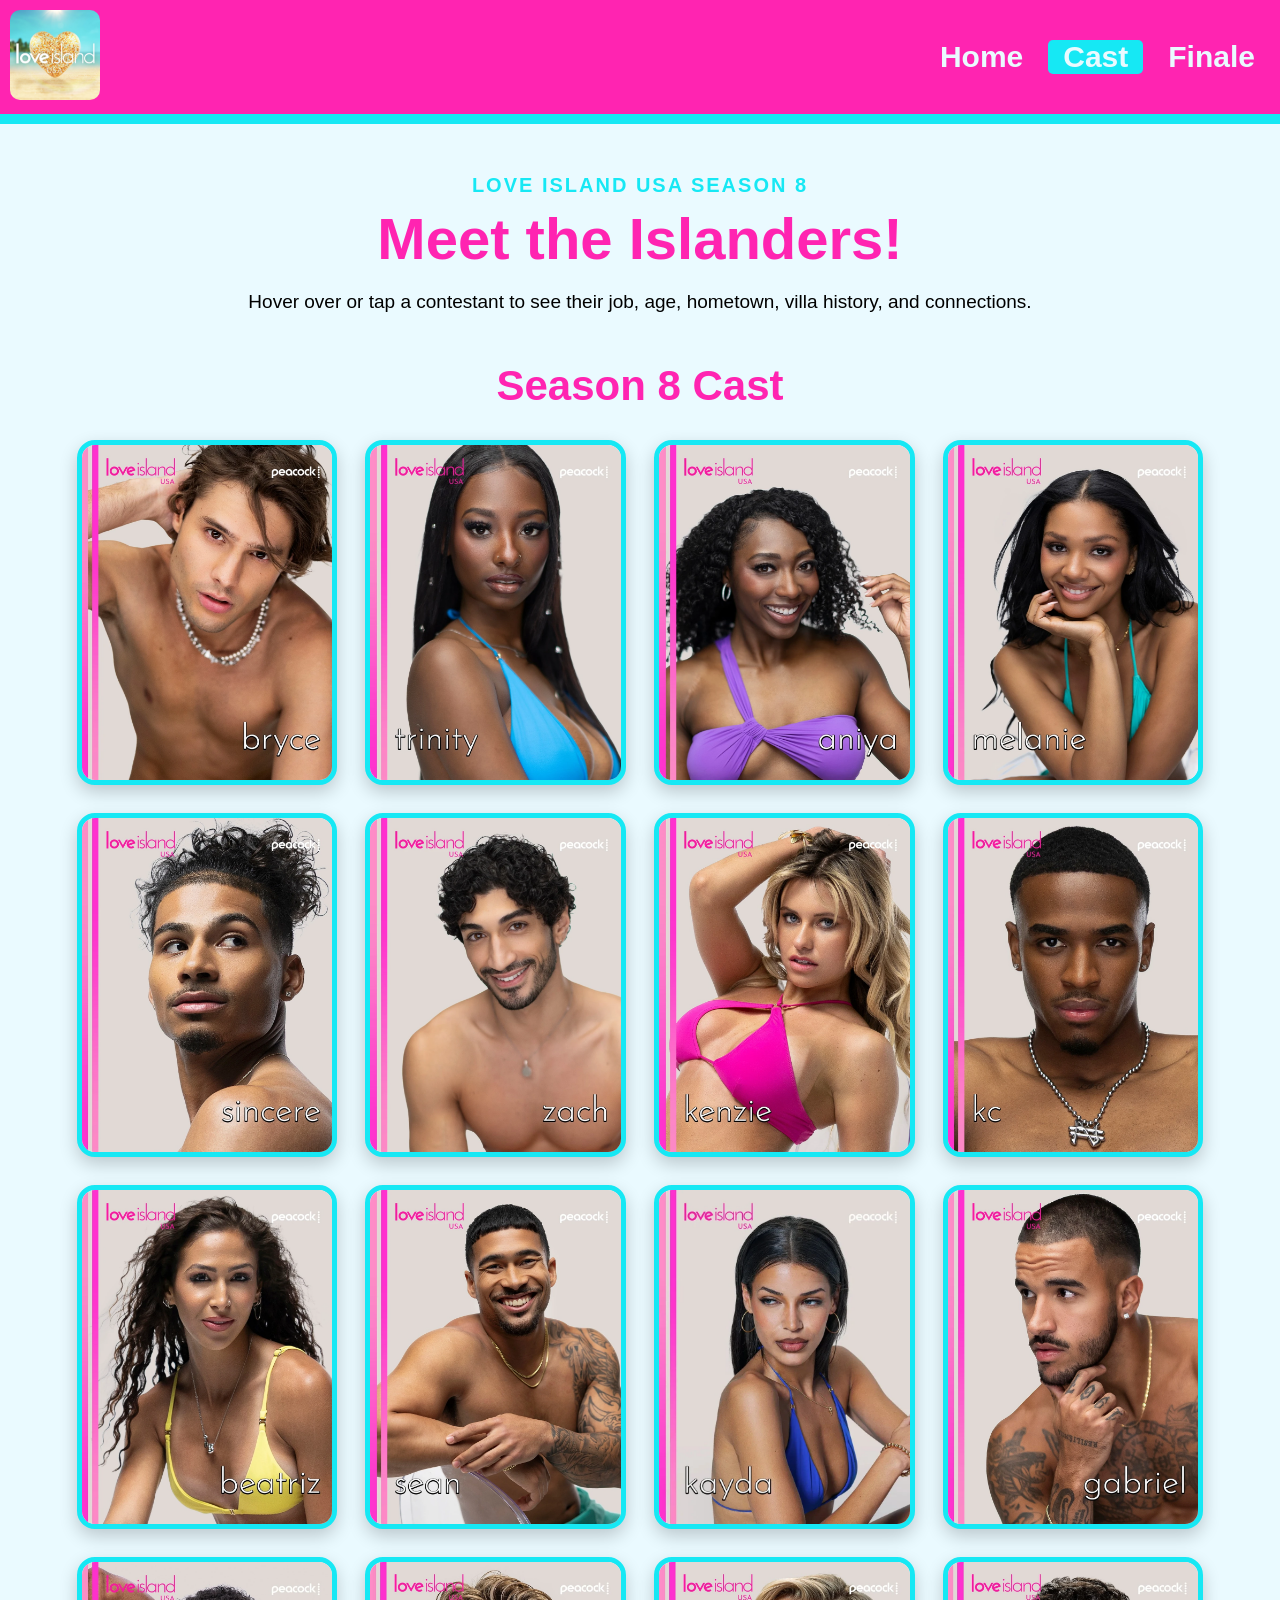
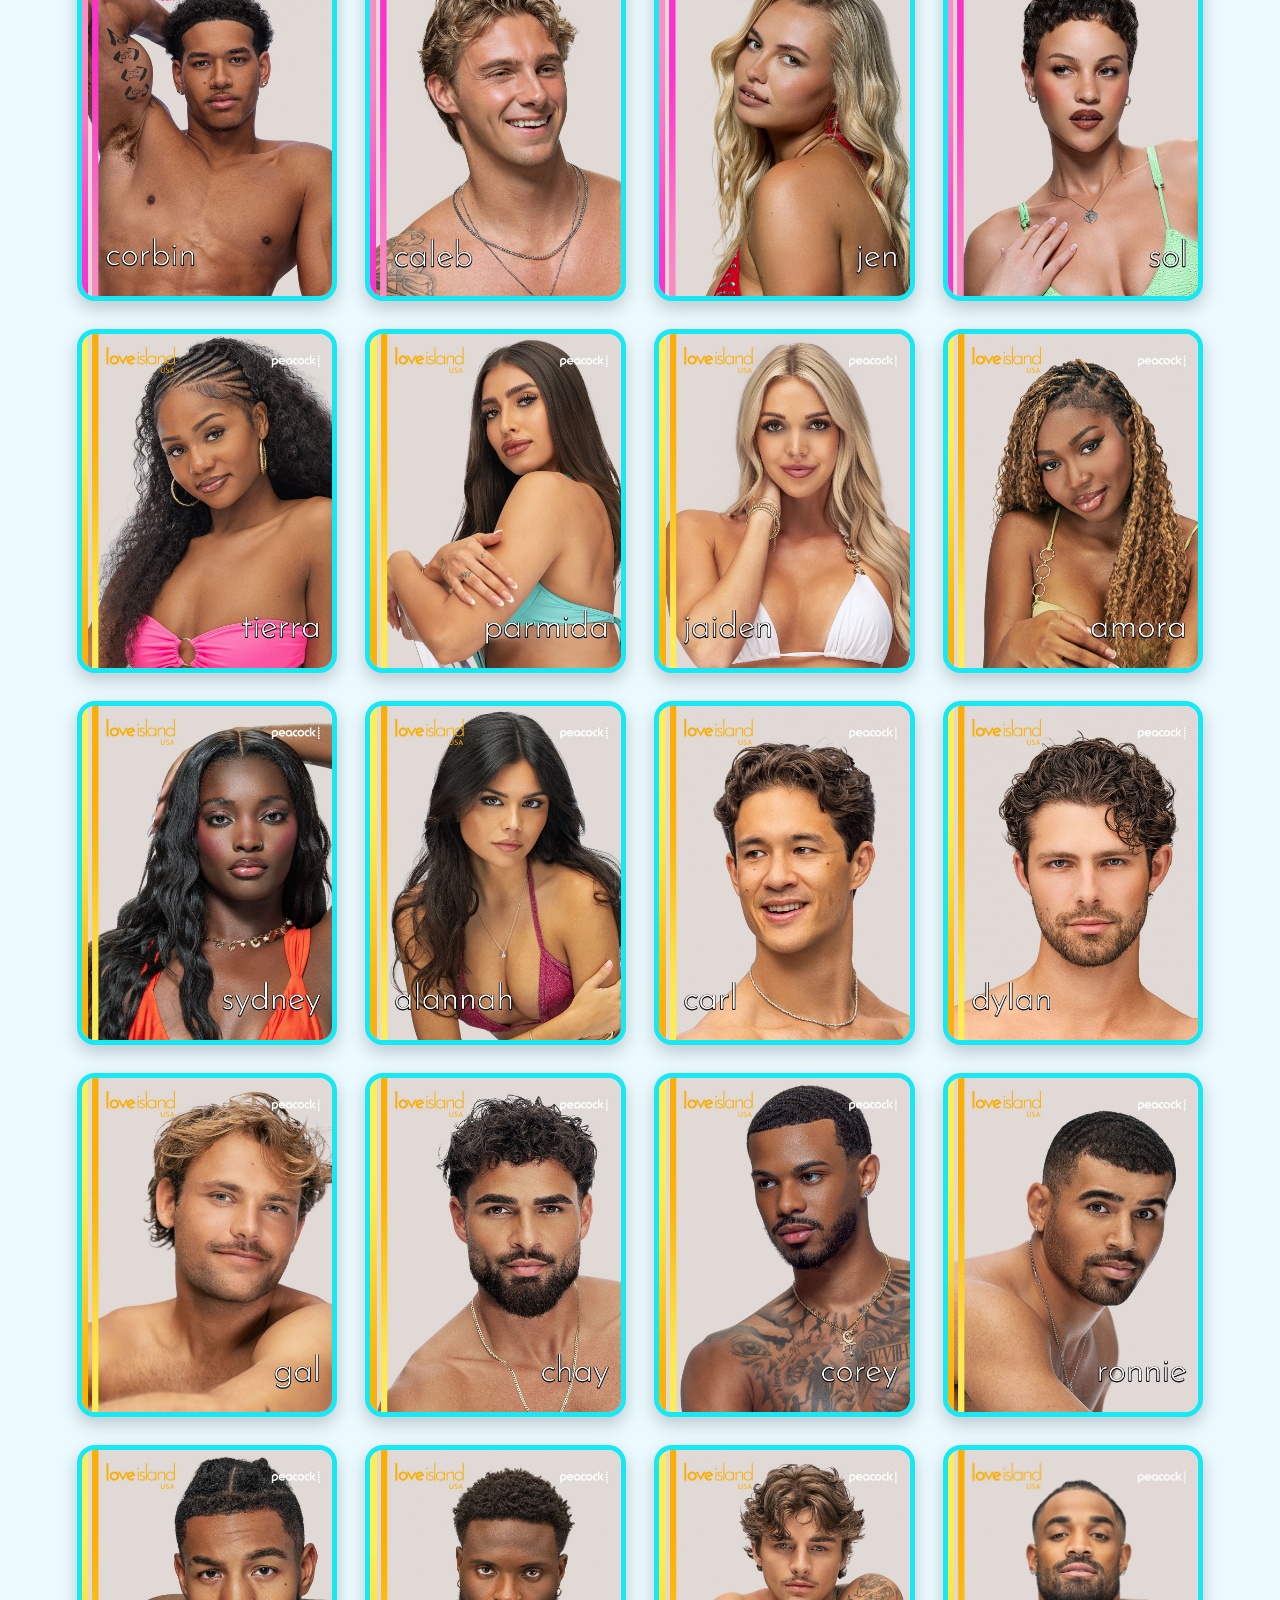
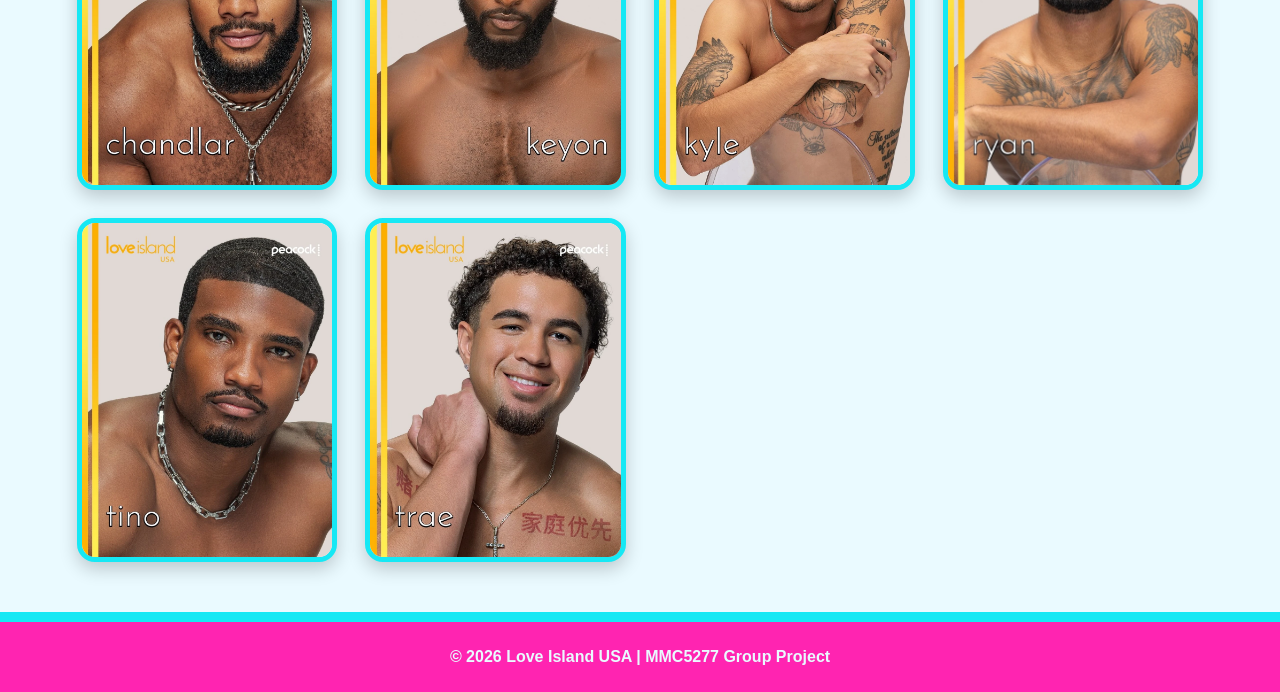
==== commit dddca3db: "added cast card tapping for mobile" ====
--- a/cast.html
+++ b/cast.html
@@ -29,7 +29,7 @@
             <p class="cast-page__eyebrow">Love Island USA Season 8</p>
             <h1 class="cast-page__heading">Meet the Islanders!</h1>
             <p class="cast-page__intro-text">
-                Hover over a contestant to see their job, age, hometown,
+                Hover over or tap a contestant to see their job, age, hometown,
                 villa history, and connections.
             </p>
         </section>
@@ -38,7 +38,7 @@
             <h2 class="cast-page__section-heading">Season 8 Cast</h2>
 
             <div class="cast-page__grid">
-                <article class="cast-card">
+                <article class="cast-card" tabindex="0">
                     <img
                         src="images/USA_S8_Bryce_Dettloff.webp"
                         alt="Bryce Dettloff"
@@ -57,7 +57,7 @@
                     </div>
                 </article>
 
-                <article class="cast-card">
+                <article class="cast-card" tabindex="0">
                     <img
                         src="images/USA_S8_Trinity_Tatum.webp"
                         alt="Trinity Tatum"
@@ -76,7 +76,7 @@
                     </div>
                 </article>
 
-                <article class="cast-card">
+                <article class="cast-card" tabindex="0">
                     <img
                         src="images/USA_S8_Aniya_Harvey.webp"
                         alt="Aniya Harvey"
@@ -95,7 +95,7 @@
                     </div>
                 </article>
 
-                <article class="cast-card">
+                <article class="cast-card" tabindex="0">
                     <img
                         src="images/USA_S8_Melanie_Moreno.webp"
                         alt="Melanie Moreno"
@@ -114,7 +114,7 @@
                     </div>
                 </article>
 
-                <article class="cast-card">
+                <article class="cast-card" tabindex="0">
                     <img
                         src="images/USA_S8_Sincere_Rhea.webp"
                         alt="Sincere Rhea"
@@ -133,7 +133,7 @@
                     </div>
                 </article>
 
-                <article class="cast-card">
+                <article class="cast-card" tabindex="0">
                     <img
                         src="images/USA_S8_Zach_Georgiou.webp"
                         alt="Zach Georgiou"
@@ -152,7 +152,7 @@
                     </div>
                 </article>
 
-                <article class="cast-card">
+                <article class="cast-card" tabindex="0">
                     <img
                         src="images/USA_S8_Kenzie_Annis.webp"
                         alt="Kenzie Annis"
@@ -171,7 +171,7 @@
                     </div>
                 </article>
 
-                <article class="cast-card">
+                <article class="cast-card" tabindex="0">
                     <img
                         src="images/USA_S8_KC_Chandler.webp"
                         alt="KC Chandler"
@@ -190,7 +190,7 @@
                     </div>
                 </article>
 
-                <article class="cast-card">
+                <article class="cast-card" tabindex="0">
                     <img
                         src="images/USA_S8_Beatriz_Hatz.webp"
                         alt="Beatriz Hatz"
@@ -209,7 +209,7 @@
                     </div>
                 </article>
 
-                <article class="cast-card">
+                <article class="cast-card" tabindex="0">
                     <img
                         src="images/USA_S8_Sean_Reifel.webp"
                         alt="Sean Reifel"
@@ -228,7 +228,7 @@
                     </div>
                 </article>
 
-                <article class="cast-card">
+                <article class="cast-card" tabindex="0">
                     <img
                         src="images/USA_S8_Kayda_Bosse.webp"
                         alt="Kayda Bosse"
@@ -247,7 +247,7 @@
                     </div>
                 </article>
 
-                <article class="cast-card">
+                <article class="cast-card" tabindex="0">
                     <img
                         src="images/USA_S8_Gabriel_Vasconcelos.webp"
                         alt="Gabriel Vasconcelos"
@@ -266,7 +266,7 @@
                     </div>
                 </article>
 
-                <article class="cast-card">
+                <article class="cast-card" tabindex="0">
                     <img
                         src="images/USA_S8_Corbin_Mims.webp"
                         alt="Corbin Mims"
@@ -285,7 +285,7 @@
                     </div>
                 </article>
 
-                <article class="cast-card">
+                <article class="cast-card" tabindex="0">
                     <img
                         src="images/USA_S8_Caleb_McDaniel.webp"
                         alt="Caleb McDaniel"
@@ -304,7 +304,7 @@
                     </div>
                 </article>
 
-                <article class="cast-card">
+                <article class="cast-card" tabindex="0">
                     <img
                         src="images/USA_S8_Jen_Terry.webp"
                         alt="Jen Terry"
@@ -323,7 +323,7 @@
                     </div>
                 </article>
 
-                <article class="cast-card">
+                <article class="cast-card" tabindex="0">
                     <img
                         src="images/USA_S8_Sol_Dean.webp"
                         alt="Sol Dean"
@@ -342,7 +342,7 @@
                     </div>
                 </article>
 
-                <article class="cast-card">
+                <article class="cast-card" tabindex="0">
                     <img
                         src="images/USA_S8_Tierra_Davis.webp"
                         alt="Tierra “Titi” Davis"
@@ -361,7 +361,7 @@
                     </div>
                 </article>
 
-                <article class="cast-card">
+                <article class="cast-card" tabindex="0">
                     <img
                         src="images/USA_S8_Parmida_Keshani.webp"
                         alt="Parmida Keshani"
@@ -380,7 +380,7 @@
                     </div>
                 </article>
 
-                <article class="cast-card">
+                <article class="cast-card" tabindex="0">
                     <img
                         src="images/USA_S8_Jaiden_Bacciocco.webp"
                         alt="Jaiden Bacciocco"
@@ -399,7 +399,7 @@
                     </div>
                 </article>
 
-                <article class="cast-card">
+                <article class="cast-card" tabindex="0">
                     <img
                         src="images/USA_S8_Amora_Robinson.webp"
                         alt="Amora Robinson"
@@ -418,7 +418,7 @@
                     </div>
                 </article>
 
-                <article class="cast-card">
+                <article class="cast-card" tabindex="0">
                     <img
                         src="images/USA_S8_Sydney_Eugene.webp"
                         alt="Sydney Eugene"
@@ -437,7 +437,7 @@
                     </div>
                 </article>
 
-                <article class="cast-card">
+                <article class="cast-card" tabindex="0">
                     <img
                         src="images/USA_S8_Alannah_Keyser.webp"
                         alt="Alannah Keyser"
@@ -456,7 +456,7 @@
                     </div>
                 </article>
 
-                <article class="cast-card">
+                <article class="cast-card" tabindex="0">
                     <img
                         src="images/USA_S8_Carl_Schmidt.webp"
                         alt="Carl Schmidt"
@@ -475,7 +475,7 @@
                     </div>
                 </article>
 
-                <article class="cast-card">
+                <article class="cast-card" tabindex="0">
                     <img
                         src="images/USA_S8_Dylan_Wrona.webp"
                         alt="Dylan Wrona"
@@ -494,7 +494,7 @@
                     </div>
                 </article>
 
-                <article class="cast-card">
+                <article class="cast-card" tabindex="0">
                     <img
                         src="images/USA_S8_Gal_Tshnieder.webp"
                         alt="Gal Tshnieder"
@@ -513,7 +513,7 @@
                     </div>
                 </article>
 
-                <article class="cast-card">
+                <article class="cast-card" tabindex="0">
                     <img
                         src="images/USA_S8_Chay_Nehra.webp"
                         alt="Chay Nehra"
@@ -532,7 +532,7 @@
                     </div>
                 </article>
 
-                <article class="cast-card">
+                <article class="cast-card" tabindex="0">
                     <img
                         src="images/USA_S8_Corey_Sawyer_Jr.webp"
                         alt="Corey Sawyer Jr."
@@ -551,7 +551,7 @@
                     </div>
                 </article>
 
-                <article class="cast-card">
+                <article class="cast-card" tabindex="0">
                     <img
                         src="images/USA_S8_Ronnie_Gunter.webp"
                         alt="Ronnie Gunter"
@@ -570,7 +570,7 @@
                     </div>
                 </article>
 
-                <article class="cast-card">
+                <article class="cast-card" tabindex="0">
                     <img
                         src="images/USA_S8_Chandlar_Wilson.webp"
                         alt="Chandlar Wilson"
@@ -589,7 +589,7 @@
                     </div>
                 </article>
 
-                <article class="cast-card">
+                <article class="cast-card" tabindex="0">
                     <img
                         src="images/USA_S8_Keyon_Harry.webp"
                         alt="Keyon Harry"
@@ -608,7 +608,7 @@
                     </div>
                 </article>
 
-                <article class="cast-card">
+                <article class="cast-card" tabindex="0">
                     <img
                         src="images/USA_S8_Kyle_Greene.webp"
                         alt="Kyle Greene"
@@ -627,7 +627,7 @@
                     </div>
                 </article>
 
-                <article class="cast-card">
+                <article class="cast-card" tabindex="0">
                     <img
                         src="images/USA_S8_Ryan_Hulscher.webp"
                         alt="Ryan Ten Hulscher"
@@ -646,7 +646,7 @@
                     </div>
                 </article>
 
-                <article class="cast-card">
+                <article class="cast-card" tabindex="0">
                     <img
                         src="images/USA_S8_Tino_Ellis.webp"
                         alt="Tino Ellis"
@@ -665,7 +665,7 @@
                     </div>
                 </article>
 
-                <article class="cast-card">
+                <article class="cast-card" tabindex="0">
                     <img
                         src="images/USA_S8_Trae_Taylor.webp"
                         alt="Trae Taylor"
--- a/style.css
+++ b/style.css
@@ -1,3 +1,5 @@
+
+/* Home Page */
 :root {
     --primary: #ff24b1;
     --secondary:#16e8f4;
@@ -69,7 +71,7 @@
 
 .hero__img {
     width: 100%;
-    height: 100%;
+    max-height: 430px;
     object-fit: cover;
 }
 
@@ -77,12 +79,17 @@
     color: var(--primary);;
     margin: 0px;
     padding: 0px;
-    font-size: clamp(25px, 2.7vw,60px);
-    text-decoration: underline;
+    font-size: clamp(20px, 2vw,60px);
+    text-transform: uppercase;
 }
 
 .content__heading--blue {
     color: var(--secondary);
+}
+
+.content__heading--small {
+    color: var(--secondary);
+    font-size: clamp(25px, 2vw,60px);
 }
 
 .content__heart {
@@ -92,26 +99,33 @@
 
 .content {
     display: flex;
-    flex-direction: row;
+    flex-direction: column;
     gap: 100px;
     width: auto;
-    padding: 20px;
+    padding: 20px clamp(50px, 10vw, 150px);
     align-items: center;
-    margin: 60px 0px;
+    margin: 45px 0px;
 }
 
 .content__img {
-    width: 40%;
-    height: auto;
+    width: clamp(280px, 37%, 400px);
     border-radius: 10px;
-    margin-left: 40px;
+}
+
+.content__img2 {
+    width: clamp(250px, 75%, 700px);
+    border-radius: 30px;
 }
 
 .content__container{
     display: flex;
+    flex-direction: row;
+    align-items: center;
+}
+
+.content__container--two{
     flex-direction: column;
-    gap: 100px;
-    align-items: center;
+    gap: 45px;
 }
 
 .content__section {
@@ -121,20 +135,23 @@
     padding: 20px;
     border-radius: 20px;
     border: 8px double var(--primary);;
-    width: 80%;
+    width: clamp(200px, 71%, 700px);
 }
 
 .content__paragraph {
-    width: 85%;
+    width: 90%;
     font-size: 20px;
     font-weight: 300;
-    font-size: clamp(15px, 1.6vw,40px);
+    font-size: clamp(13px, 1.4vw,40px);
+    margin-bottom: 0px;
 }
 
 .content__section--two {
     min-height: 200px;
     background-color: var(--lightSecondary);;
     border: 8px double var(--secondary);
+    width: clamp(250px, 80%, 800px);
+   
 }
 
 .content__group {
@@ -153,7 +170,7 @@
     font-weight: bold;
     margin-bottom: 10px;
     font-size: clamp(15px, 2vw,50px);
-    width: clamp(90px, 10vw, 200px);
+    width: clamp(90px, 14vw, 200px);
 }
 
 .content__text {
@@ -175,14 +192,14 @@
     color: var(--primary);;
     margin: 0px;
     padding: 0px;
-    text-decoration: underline;
-    font-size: clamp(30px, 2.7vw,60px);
+    text-transform: uppercase;
+    font-size: clamp(30px, 2.5vw,60px);
 }
 
 .cast__image {
     border-radius: 10px;
     margin: 30px 0px;
-    width: 100%;
+    width: 90%;
 }
 
 .cast__button:hover {
@@ -228,9 +245,11 @@
         flex-direction: column;
         margin: 25px 0;
         gap: 45px;
+        padding: 20px 20px;
     }
     .content__container {
         gap: 45px;
+        flex-direction: column;
     }
     .content__img {
         margin-left: 0;
@@ -238,27 +257,31 @@
     }
     .content__section {
         width: 70%;
-        gap: 10px;
+        gap: 5px;
     }
     .content__group {
         align-items: center;
     }
     .content__heading {
-        font-size: 27px;
+        font-size: 24px;
     }
     .content__paragraph {
-        font-size: medium;
+        font-size: 14px;
     }
     .content__text {
-        font-size: medium;
         margin-top: 5px;
-      
+        font-size: 14px;
+        flex: 1;
     }
     .content__label {
-        font-size: large;
+        font-size: 14px;
+        width: clamp(10px, 17vw, 500px);    
+    }
+    .content__heart {
+        width: 32px;
     }
     .cast__heading {
-        font-size: 27px;
+        font-size: 22px;
     }
     .cast__image {
         width: 90%;
@@ -599,8 +622,25 @@
         filter: brightness(0.4);
         transform: scale(1.07);
     }
-
     .cast-card:hover .cast-card__overlay {
+        opacity: 1;
+        transform: translateY(0);
+    }
+
+}
+
+@media (hover: none) {
+    .cast-card:focus {
+        box-shadow: 0 16px 30px rgba(0, 0, 0, 0.3);
+        transform: translateY(-9px);
+    }
+
+    .cast-card:focus .cast-card__image {
+        filter: brightness(0.4);
+        transform: scale(1.07);
+    }
+
+    .cast-card:focus .cast-card__overlay {
         opacity: 1;
         transform: translateY(0);
     }
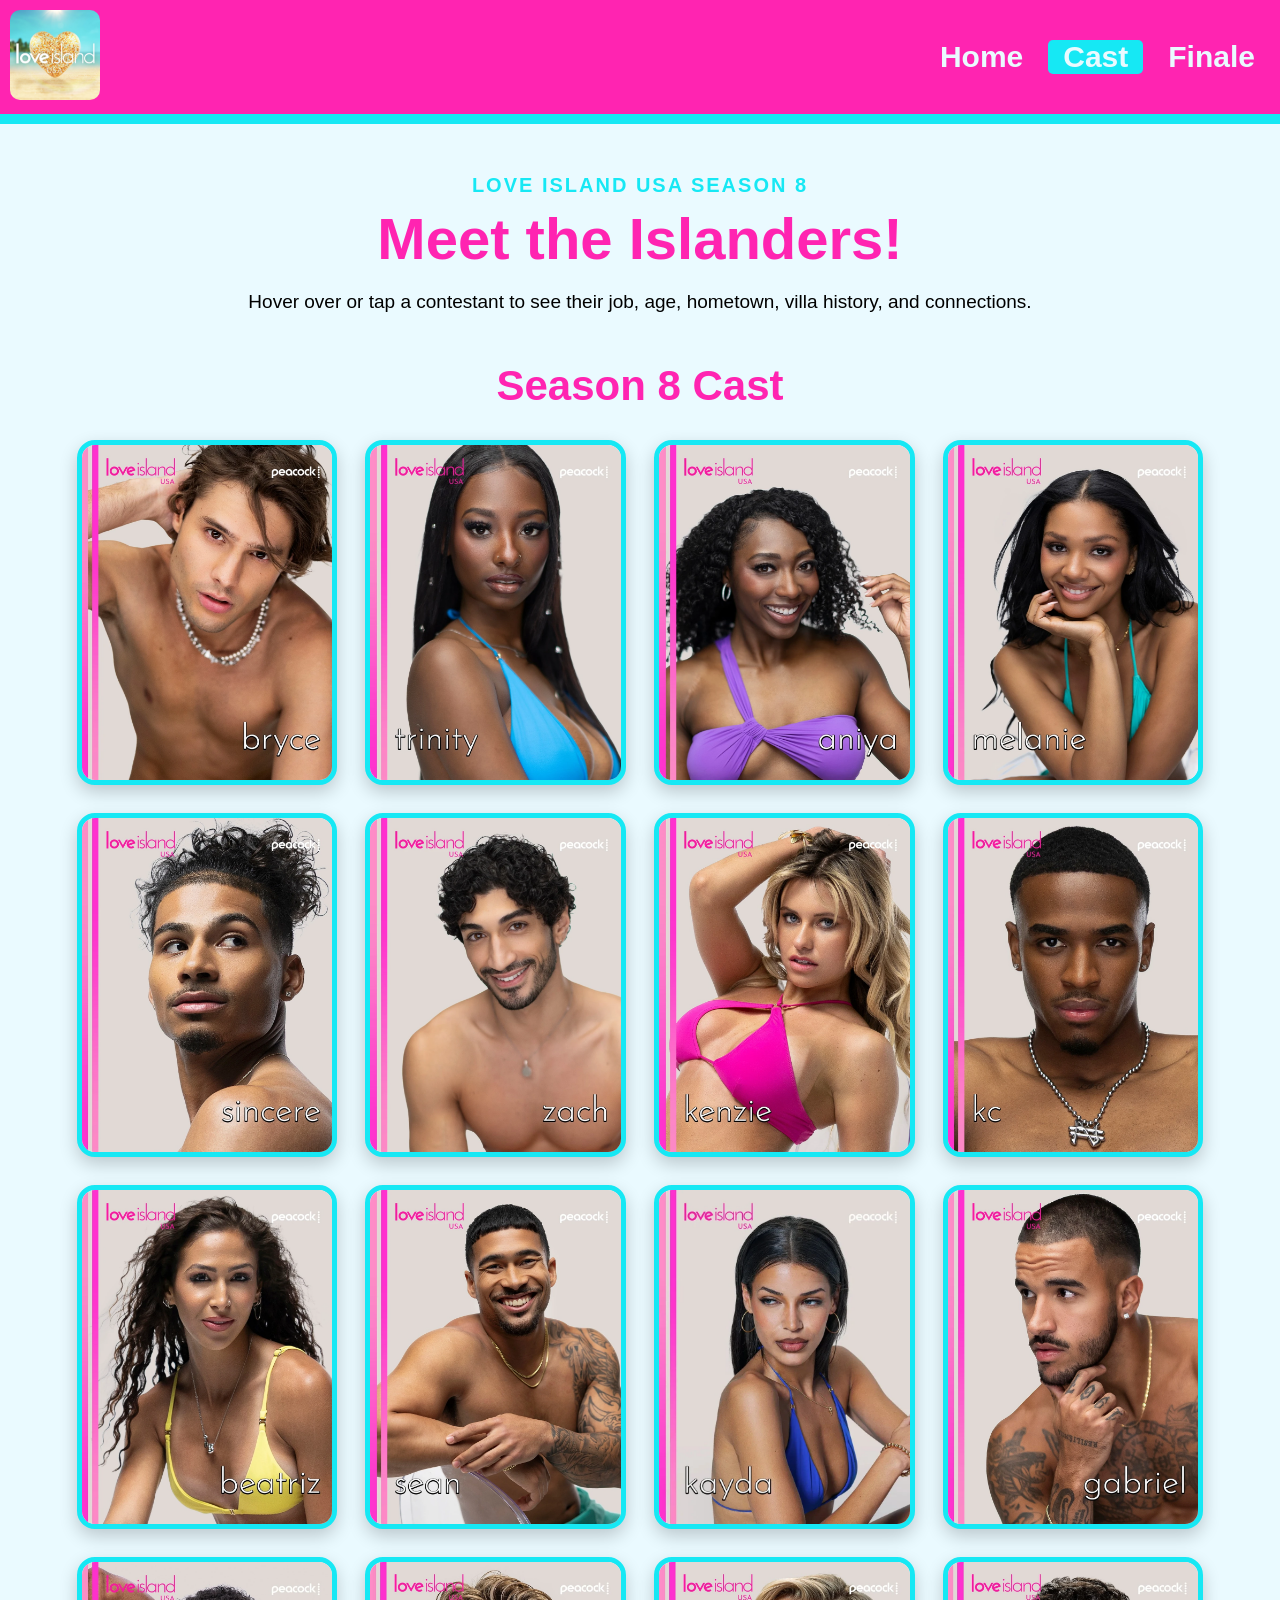
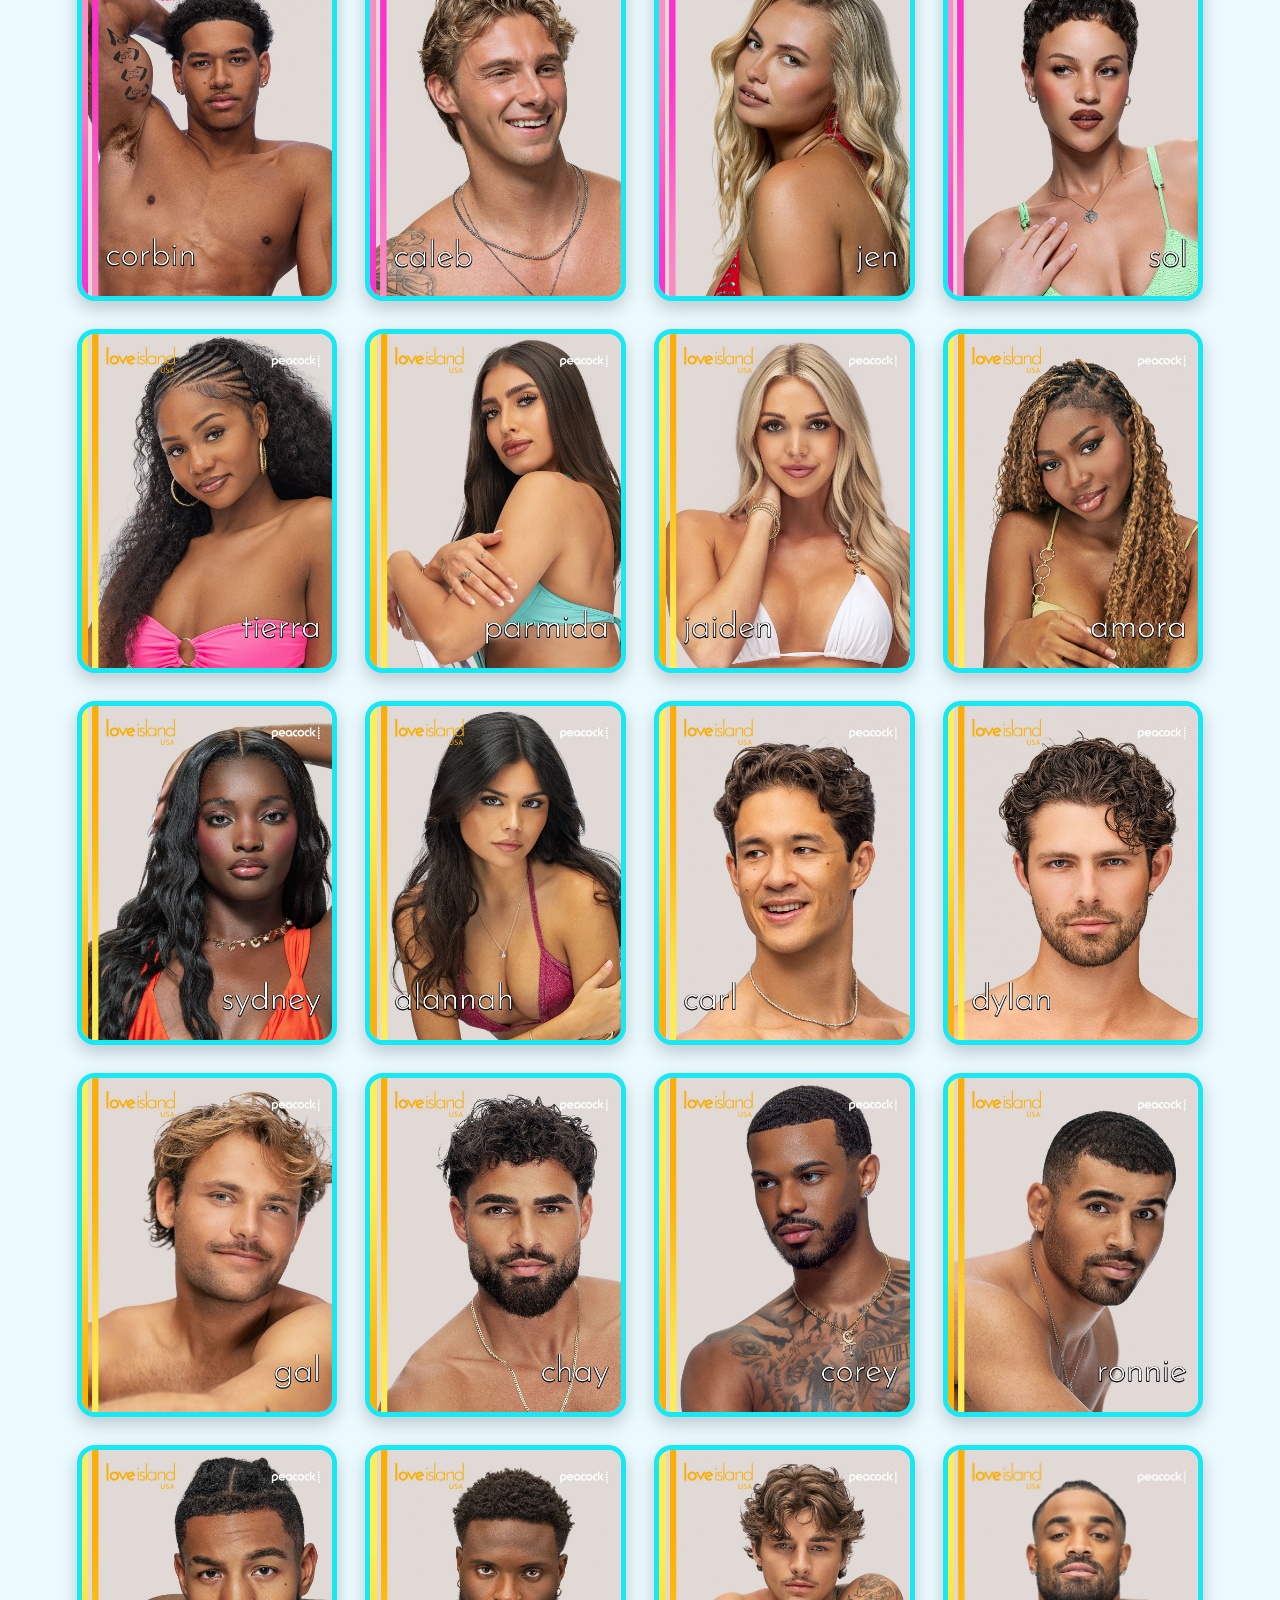
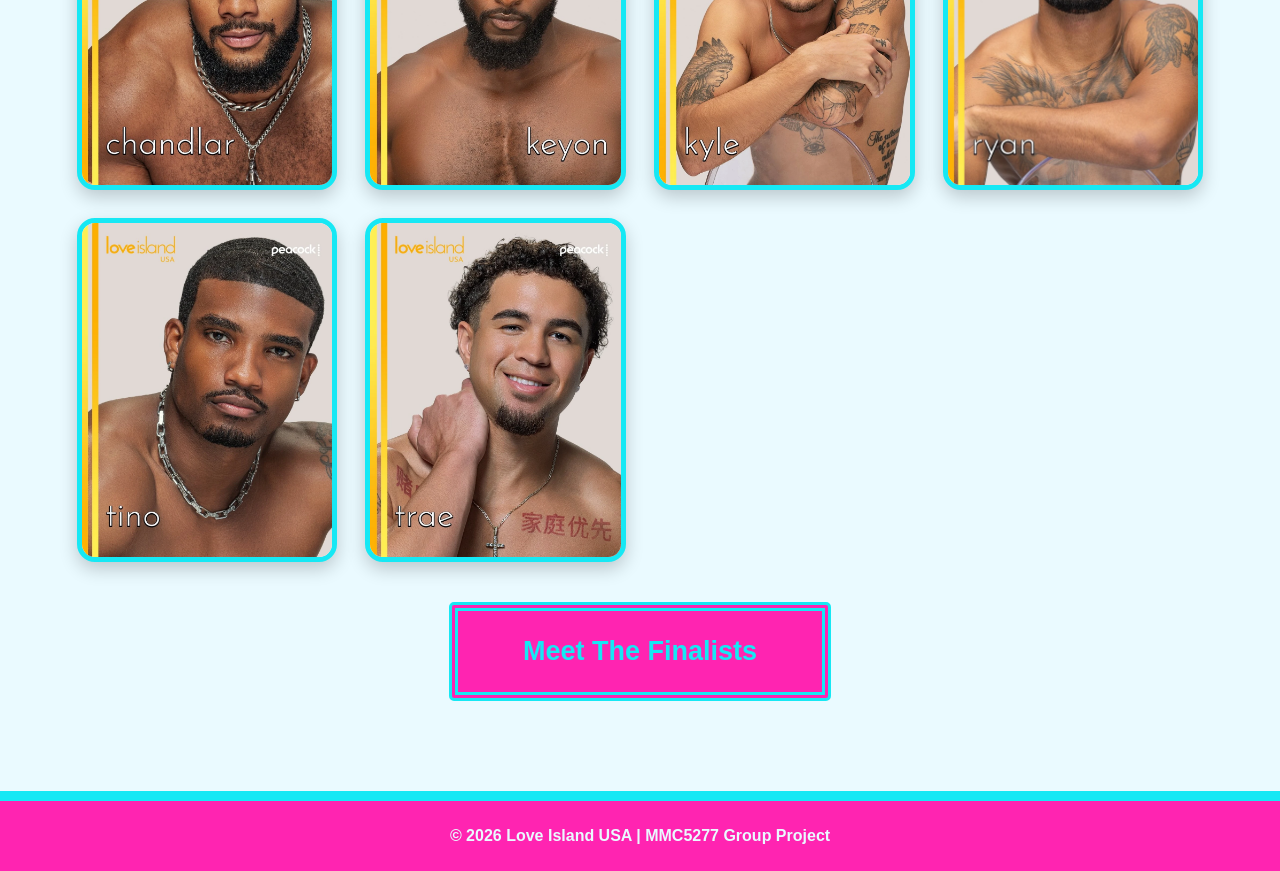
==== commit 4314b97f: "added finalists button for consistent design" ====
--- a/cast.html
+++ b/cast.html
@@ -685,6 +685,9 @@
                 </article>
             </div>
         </section>
+        <a href="finale.html" class="cast__button-container">     
+                <button type="button" class="cast__button cast__button--two" link>Meet The Finalists</button>
+        </a>
     </main>
 
     <footer class="footer">
--- a/style.css
+++ b/style.css
@@ -306,6 +306,7 @@
 max-width: 850px;
 margin: 0 auto 45px;
 text-align: center;
+animation: cast-intro-entrance 0.8s ease-out;
 }
 
 .finale__eyebrow {
@@ -611,6 +612,14 @@
     margin-top: 12px !important;
     padding: 7px 12px;
 }
+.cast__button--two {
+    margin: 40px 0px;
+}
+.cast__button-container {
+    display: flex;
+    justify-content: center;
+    text-decoration: none;
+}
 
 @media (hover: hover) and (pointer: fine) {
     .cast-card:hover {
